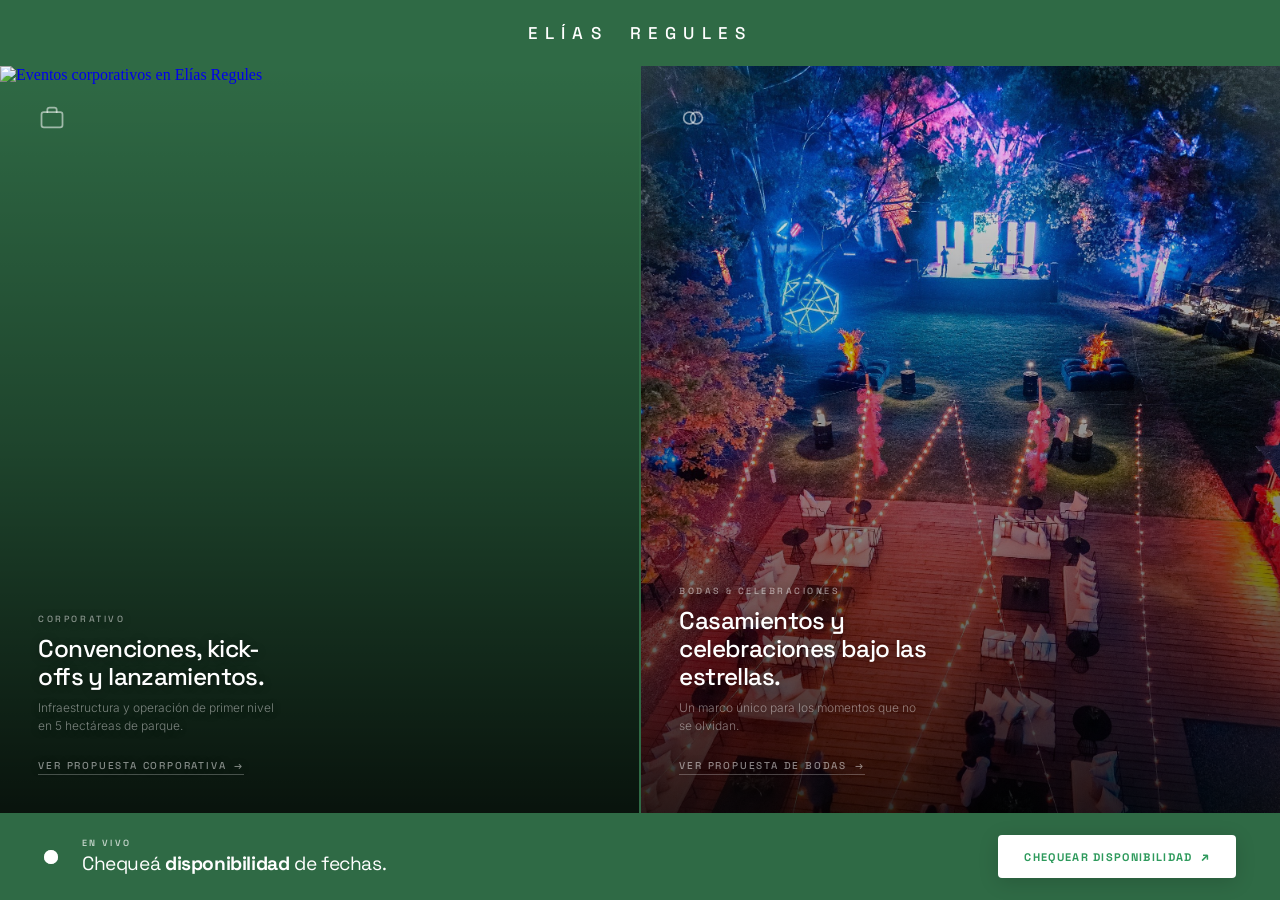
==== index.html @ 6813fe86 "Transición: imagen se expande desde la card al navegar - index.html: la imagen de la card clickeada " ====
<!DOCTYPE html>
<html lang="es">
<head>
<meta charset="UTF-8" />
<meta name="viewport" content="width=device-width, initial-scale=1.0" />
<title>Centro de Eventos Elías Regules — Montevideo</title>
<meta name="description" content="Centro de eventos en Montevideo. Eventos corporativos y bodas en un predio privado de 5 hectáreas." />
<meta property="og:title" content="Centro de Eventos Elías Regules — Montevideo" />
<meta property="og:description" content="Eventos corporativos y bodas en un predio privado de 5 hectáreas a 10 minutos del centro." />
<meta property="og:image" content="https://elias-regules.netlify.app/img/aerial-1.jpg" />
<meta property="og:url" content="https://elias-regules.netlify.app" />
<meta property="og:type" content="website" />
<meta name="twitter:card" content="summary_large_image" />
<link rel="preconnect" href="https://fonts.googleapis.com" />
<link rel="preconnect" href="https://fonts.gstatic.com" crossorigin />
<link href="https://fonts.googleapis.com/css2?family=Space+Grotesk:wght@300;400;500;600&family=Inter:wght@300;400&display=swap" rel="stylesheet" />
<link rel="preload" as="image" href="img/day-roche-13.jpg" />
<link rel="preload" as="image" href="img/aerial-1.jpg" />
<link rel="prefetch" href="corporativo.html" />
<link rel="prefetch" href="social.html" />
<style>
*, *::before, *::after { box-sizing: border-box; margin: 0; padding: 0; }
html, body { height: 100%; -webkit-font-smoothing: antialiased; background: #2f6a45; }
body { display: flex; flex-direction: column; overflow: hidden; }

/* ── BARRA SUPERIOR ── */
.top-bar {
  flex-shrink: 0; height: 66px;
  display: flex; align-items: center; justify-content: center;
  background: #2f6a45;
}
.top-bar-name {
  font-family: 'Space Grotesk', sans-serif;
  font-size: 17px; font-weight: 500; letter-spacing: .42em;
  text-transform: uppercase; color: #fff;
}

/* ── FOTOS ── */
.chooser {
  flex: 1; min-height: 0;
  display: grid; grid-template-columns: 1fr 1fr;
  gap: 2px;
}
.choice {
  position: relative; overflow: hidden;
  display: block; text-decoration: none; cursor: pointer;
}
.choice img {
  position: absolute; inset: 0;
  width: 100%; height: 100%; object-fit: cover; display: block;
  transition: transform .9s cubic-bezier(.4,0,.2,1);
}
.choice:hover img { transform: scale(1.04); }
.choice-overlay {
  position: absolute; inset: 0;
  display: flex; flex-direction: column; justify-content: space-between;
  padding: clamp(20px,3vw,44px);
  transition: background .35s;
}
.choice-icon {
  font-size: 28px; color: rgba(255,255,255,.55);
  line-height: 1; transition: color .35s;
}
.choice:hover .choice-icon { color: rgba(255,255,255,.85); }
.choice-overlay.corp   { background: linear-gradient(180deg, rgba(0,0,0,.0) 0%, rgba(0,0,0,.35) 50%, rgba(0,0,0,.82) 100%); }
.choice-overlay.social { background: linear-gradient(180deg, rgba(0,0,0,.0) 0%, rgba(0,0,0,.35) 50%, rgba(0,0,0,.82) 100%); }
.choice-tag, .choice-h, .choice-sub, .choice-cta { text-shadow: 0 1px 8px rgba(0,0,0,.4); }
.choice-tag {
  font-size: 9px; font-weight: 500; letter-spacing: .28em;
  text-transform: uppercase; color: rgba(255,255,255,.5);
  font-family: 'Space Grotesk', sans-serif; margin-bottom: 10px;
}
.choice-h {
  font-family: 'Space Grotesk', sans-serif;
  font-size: clamp(17px, 1.9vw, 26px); font-weight: 500;
  letter-spacing: -.025em; line-height: 1.15;
  color: #fff; max-width: 16ch; margin-bottom: 8px;
}
.choice-sub {
  font-size: 12px; font-weight: 300; color: rgba(255,255,255,.45);
  max-width: 34ch; margin-bottom: 20px; line-height: 1.5;
  font-family: 'Inter', sans-serif;
}
.choice-cta {
  display: inline-flex; align-items: center; gap: 8px;
  font-family: 'Space Grotesk', sans-serif;
  font-size: 10px; font-weight: 500; letter-spacing: .18em;
  text-transform: uppercase; color: rgba(255,255,255,.5);
  border-bottom: 1px solid rgba(255,255,255,.25); padding-bottom: 2px;
  transition: color .3s, gap .3s, border-color .3s;
}
.choice-cta::after { content: '→'; }
.choice:hover .choice-cta { color: #fff; border-color: rgba(255,255,255,.65); gap: 12px; }

/* ── DISPONIBILIDAD BAR ── */
.avail-bar {
  flex-shrink: 0; position: relative; overflow: hidden;
  display: flex; align-items: center; gap: 24px;
  padding: 22px 44px;
  background: #2f6a45;
  border-top: none;
}
.avail-bar::before {
  content: '';
  position: absolute; top: 0; left: -100%; width: 60%; height: 100%;
  background: linear-gradient(90deg, transparent, rgba(255,255,255,.12), transparent);
  animation: avail-sweep 3.5s ease-in-out infinite;
}
@keyframes avail-sweep { to { left: 160%; } }
.avail-bar::after { display: none; }
.avail-dot-wrap { position: relative; flex-shrink: 0; width: 14px; height: 14px; }
.avail-dot { width: 14px; height: 14px; border-radius: 50%; background: #fff; position: absolute; inset: 0; }
.avail-dot::before, .avail-dot::after {
  content: ''; position: absolute; inset: 0; border-radius: 50%;
  background: rgba(255,255,255,.5);
  animation: avail-ring 2s ease-out infinite;
}
.avail-dot::after { animation-delay: .8s; }
@keyframes avail-ring {
  0% { transform: scale(1); opacity: .6; }
  100% { transform: scale(3); opacity: 0; }
}
.avail-copy { flex: 1; }
.avail-label {
  font-size: 9px; font-weight: 600; letter-spacing: .26em;
  text-transform: uppercase; color: rgba(255,255,255,.7); margin-bottom: 3px;
  font-family: 'Space Grotesk', sans-serif;
}
.avail-title {
  font-family: 'Space Grotesk', sans-serif;
  font-size: clamp(14px, 1.5vw, 20px); font-weight: 400;
  letter-spacing: -.02em; color: #fff; line-height: 1.2;
}
.avail-title strong { font-weight: 700; }
.avail-btn {
  flex-shrink: 0;
  display: inline-flex; align-items: center; gap: 8px;
  padding: 13px 26px; border-radius: 4px;
  background: #fff; color: #2e9a5c;
  font-family: 'Space Grotesk', sans-serif;
  font-size: 11px; font-weight: 700; letter-spacing: .12em;
  text-transform: uppercase; text-decoration: none;
  transition: opacity .2s, transform .25s;
  box-shadow: 0 4px 20px rgba(0,0,0,.15);
}
.avail-btn:hover { background: #f0f0f0; transform: translateY(-2px); }
.avail-btn::after { content: '↗'; font-size: 13px; }

/* MOBILE */
@media(max-width:640px) {
  html, body { height: auto; }
  body { overflow: auto; display: block; }
  .top-bar { position: sticky; top: 0; z-index: 10; }
  .chooser { display: flex; flex-direction: column; gap: 2px; }
  .choice { height: 60svh; min-height: 320px; }
  .choice-overlay { padding: 22px; }
  .choice-tag { font-size: 11px; }
  .choice-h { font-size: 24px; }
  .choice-sub { font-size: 13px; }
  .avail-bar { flex-wrap: wrap; padding: 20px 24px; gap: 14px; }
  .avail-btn { width: 100%; justify-content: center; }
}
</style>
<link rel="icon" href="logo.png" type="image/png" />
<link rel="apple-touch-icon" href="logo.png" />
</head>
<body>

<!-- BARRA SUPERIOR -->
<div class="top-bar">
  <span class="top-bar-name">ELÍAS&nbsp;&nbsp;REGULES</span>
</div>

<!-- FOTOS -->
<div class="chooser">
  <a class="choice" href="corporativo.html">
    <img src="img/day-roche-13.jpg" alt="Eventos corporativos en Elías Regules" style="object-position: center 85%;" />
    <div class="choice-overlay corp">
      <svg class="choice-icon" xmlns="http://www.w3.org/2000/svg" width="28" height="28" viewBox="0 0 24 24" fill="none" stroke="currentColor" stroke-width="1.5" stroke-linecap="round" stroke-linejoin="round">
        <path d="M3 9a2 2 0 0 1 2-2h14a2 2 0 0 1 2 2v9a2 2 0 0 1-2 2H5a2 2 0 0 1-2-2V9z"/>
        <path d="M8 7V5a2 2 0 0 1 2-2h4a2 2 0 0 1 2 2v2"/>
      </svg>
      <div>
        <p class="choice-tag"><!-- cms:index.corp_tag -->Corporativo<!-- /cms:index.corp_tag --></p>
        <h2 class="choice-h"><!-- cms:index.corp_title -->Convenciones, kick-offs y lanzamientos.<!-- /cms:index.corp_title --></h2>
        <p class="choice-sub"><!-- cms:index.corp_sub -->Infraestructura y operación de primer nivel en 5 hectáreas de parque.<!-- /cms:index.corp_sub --></p>
        <span class="choice-cta"><!-- cms:index.corp_cta -->Ver propuesta corporativa<!-- /cms:index.corp_cta --></span>
      </div>
    </div>
  </a>
  <a class="choice" href="social.html">
    <img src="img/aerial-1.jpg" alt="Bodas y celebraciones en Elías Regules" />
    <div class="choice-overlay social">
      <svg class="choice-icon" xmlns="http://www.w3.org/2000/svg" width="28" height="28" viewBox="0 0 24 24" fill="none" stroke="currentColor" stroke-width="1.5" stroke-linecap="round" stroke-linejoin="round">
        <circle cx="9" cy="12" r="5"/>
        <circle cx="15" cy="12" r="5"/>
      </svg>
      <div>
        <p class="choice-tag"><!-- cms:index.social_tag -->Bodas &amp; Celebraciones<!-- /cms:index.social_tag --></p>
        <h2 class="choice-h"><!-- cms:index.social_title -->Casamientos y celebraciones bajo las estrellas.<!-- /cms:index.social_title --></h2>
        <p class="choice-sub"><!-- cms:index.social_sub -->Un marco único para los momentos que no se olvidan.<!-- /cms:index.social_sub --></p>
        <span class="choice-cta"><!-- cms:index.social_cta -->Ver propuesta de bodas<!-- /cms:index.social_cta --></span>
      </div>
    </div>
  </a>
</div>

<!-- BARRA DISPONIBILIDAD -->
<div class="avail-bar">
  <div class="avail-dot-wrap"><div class="avail-dot"></div></div>
  <div class="avail-copy">
    <p class="avail-label">En vivo</p>
    <p class="avail-title">Chequeá <strong>disponibilidad</strong> de fechas.</p>
  </div>
  <a href="https://elias-regules.vercel.app/disponibilidad" target="_blank" rel="noopener" class="avail-btn">Chequear disponibilidad</a>
</div>


<script src="https://identity.netlify.com/v1/netlify-identity-widget.js"></script>
<script>
  if (window.netlifyIdentity) {
    window.netlifyIdentity.on('init', user => {
      if (!user) {
        window.netlifyIdentity.on('login', () => { document.location.href = '/admin/'; });
      }
    });
  }

  // Page transition: card image expands to fill viewport
  (function () {
    document.querySelectorAll('a.choice').forEach(function (link) {
      link.addEventListener('click', function (e) {
        var href = link.getAttribute('href');
        if (!href || href.startsWith('http') || href.startsWith('#')) return;
        e.preventDefault();

        var rect = link.getBoundingClientRect();
        var img = link.querySelector('img');
        var objPos = img ? (img.style.objectPosition || 'center center') : 'center center';

        // Expanding cover: same image, grows from card position to full screen
        var cover = document.createElement('div');
        cover.style.cssText = [
          'position:fixed',
          'top:' + rect.top + 'px',
          'left:' + rect.left + 'px',
          'width:' + rect.width + 'px',
          'height:' + rect.height + 'px',
          'z-index:9999',
          'pointer-events:none',
          'background-image:url(' + (img ? img.currentSrc : '') + ')',
          'background-size:cover',
          'background-position:' + objPos,
          'transition:top .55s cubic-bezier(.4,0,.2,1),left .55s cubic-bezier(.4,0,.2,1),width .55s cubic-bezier(.4,0,.2,1),height .55s cubic-bezier(.4,0,.2,1)'
        ].join(';');
        document.body.appendChild(cover);

        // Fade out everything else
        document.querySelectorAll('.top-bar, .avail-bar').forEach(function (el) {
          el.style.transition = 'opacity .3s ease';
          el.style.opacity = '0';
        });
        document.querySelectorAll('a.choice').forEach(function (c) {
          c.style.transition = 'opacity .3s ease';
          c.style.opacity = c === link ? '0' : '0';
        });

        // Trigger expand
        requestAnimationFrame(function () {
          requestAnimationFrame(function () {
            cover.style.top = '0';
            cover.style.left = '0';
            cover.style.width = '100vw';
            cover.style.height = '100vh';
          });
        });

        setTimeout(function () { window.location.href = href; }, 580);
      });
    });

    // Restore on back-navigation
    window.addEventListener('pageshow', function (e) {
      if (e.persisted) window.location.reload();
    });
  })();
</script>
</body>
</html>
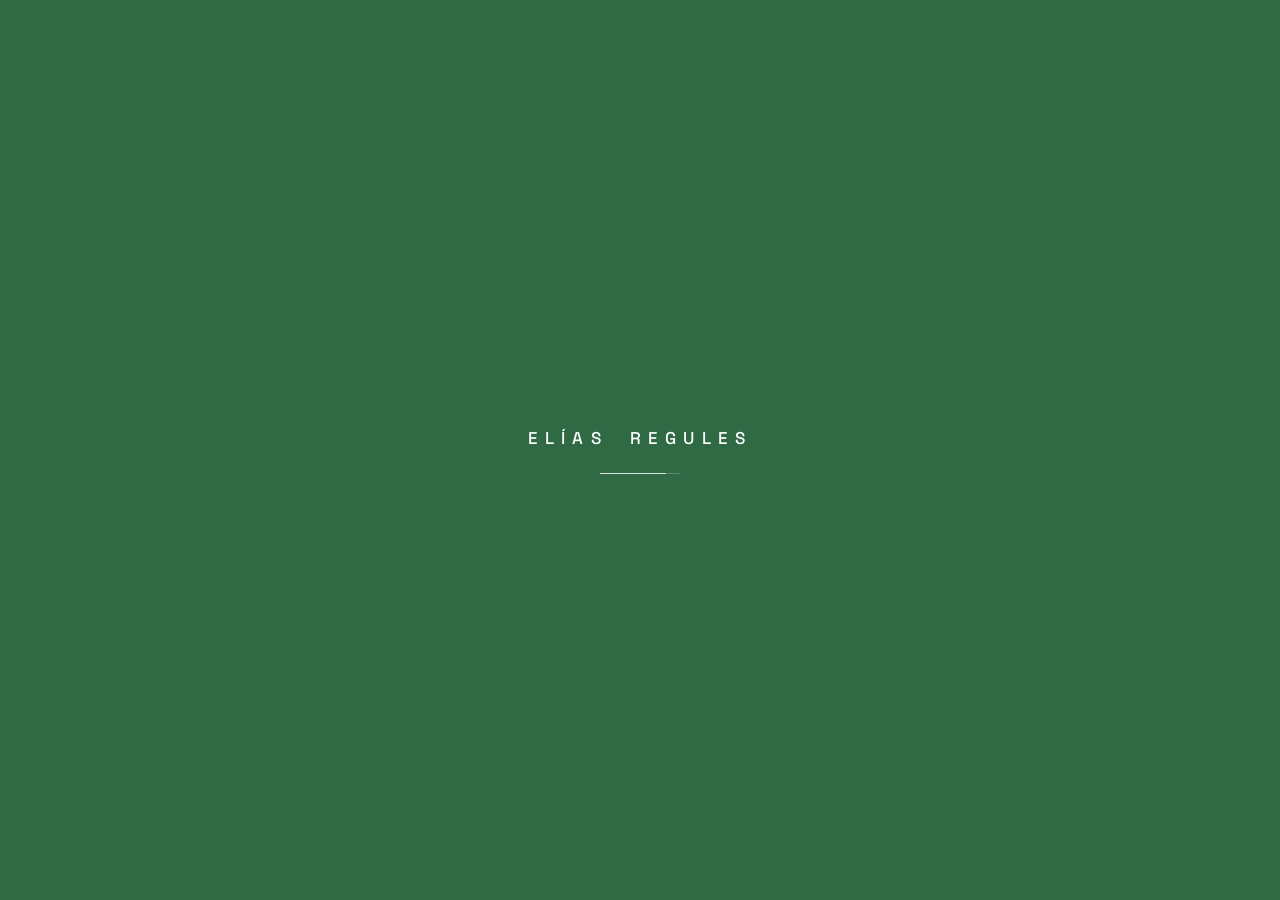
==== commit 06ed9f84: "feat(index): splash screen mientras cargan las fotos Verde de marca con logo y barra de progreso fin" ====
--- a/index.html
+++ b/index.html
@@ -146,6 +146,27 @@
 .avail-btn:hover { background: #f0f0f0; transform: translateY(-2px); }
 .avail-btn::after { content: '↗'; font-size: 13px; }
 
+/* ── SPLASH ── */
+#splash {
+  position: fixed; inset: 0; z-index: 10000;
+  background: #2f6a45;
+  display: flex; flex-direction: column; align-items: center; justify-content: center; gap: 24px;
+  transition: opacity 0.55s cubic-bezier(.4,0,.2,1);
+}
+.splash-name {
+  font-family: 'Space Grotesk', sans-serif;
+  font-size: 17px; font-weight: 500; letter-spacing: .42em;
+  text-transform: uppercase; color: #fff;
+}
+.splash-bar {
+  width: 80px; height: 1px;
+  background: rgba(255,255,255,.2); overflow: hidden;
+}
+.splash-bar-fill {
+  height: 100%; background: rgba(255,255,255,.75);
+  width: 0; transition: width 2.8s cubic-bezier(.4,0,.2,1);
+}
+
 /* MOBILE */
 @media(max-width:640px) {
   html, body { height: auto; }
@@ -165,6 +186,12 @@
 <link rel="apple-touch-icon" href="logo.png" />
 </head>
 <body>
+
+<!-- SPLASH -->
+<div id="splash">
+  <span class="splash-name">ELÍAS&nbsp;&nbsp;REGULES</span>
+  <div class="splash-bar"><div id="splashFill" class="splash-bar-fill"></div></div>
+</div>
 
 <!-- BARRA SUPERIOR -->
 <div class="top-bar">
@@ -226,6 +253,38 @@
     });
   }
 
+  // Splash: esperar fotos y disolver
+  (function () {
+    var splash = document.getElementById('splash');
+    var fill   = document.getElementById('splashFill');
+    var done   = false;
+
+    requestAnimationFrame(function () { if (fill) fill.style.width = '82%'; });
+
+    function hideSplash() {
+      if (done) return;
+      done = true;
+      if (fill) { fill.style.transition = 'width 0.18s ease'; fill.style.width = '100%'; }
+      setTimeout(function () {
+        splash.style.opacity = '0';
+        splash.style.pointerEvents = 'none';
+        setTimeout(function () { splash.remove(); }, 580);
+      }, 180);
+    }
+
+    var imgs    = document.querySelectorAll('.choice img');
+    var pending = imgs.length;
+    if (!pending) { hideSplash(); return; }
+
+    function onLoad() { if (--pending <= 0) hideSplash(); }
+    imgs.forEach(function (img) {
+      if (img.complete && img.naturalWidth > 0) { onLoad(); }
+      else { img.addEventListener('load', onLoad); img.addEventListener('error', onLoad); }
+    });
+
+    setTimeout(hideSplash, 4000); // fallback máximo
+  })();
+
   // Page transition: card image expands to fill viewport
   (function () {
     document.querySelectorAll('a.choice').forEach(function (link) {
@@ -234,48 +293,55 @@
         if (!href || href.startsWith('http') || href.startsWith('#')) return;
         e.preventDefault();
 
-        var rect = link.getBoundingClientRect();
-        var img = link.querySelector('img');
-        var objPos = img ? (img.style.objectPosition || 'center center') : 'center center';
-
-        // Expanding cover: same image, grows from card position to full screen
-        var cover = document.createElement('div');
-        cover.style.cssText = [
-          'position:fixed',
-          'top:' + rect.top + 'px',
-          'left:' + rect.left + 'px',
-          'width:' + rect.width + 'px',
-          'height:' + rect.height + 'px',
-          'z-index:9999',
-          'pointer-events:none',
-          'background-image:url(' + (img ? img.currentSrc : '') + ')',
-          'background-size:cover',
-          'background-position:' + objPos,
-          'transition:top .55s cubic-bezier(.4,0,.2,1),left .55s cubic-bezier(.4,0,.2,1),width .55s cubic-bezier(.4,0,.2,1),height .55s cubic-bezier(.4,0,.2,1)'
-        ].join(';');
-        document.body.appendChild(cover);
-
-        // Fade out everything else
-        document.querySelectorAll('.top-bar, .avail-bar').forEach(function (el) {
-          el.style.transition = 'opacity .3s ease';
-          el.style.opacity = '0';
-        });
-        document.querySelectorAll('a.choice').forEach(function (c) {
-          c.style.transition = 'opacity .3s ease';
-          c.style.opacity = c === link ? '0' : '0';
-        });
-
-        // Trigger expand
-        requestAnimationFrame(function () {
+        var isCorp = href === 'corporativo.html';
+
+        if (isCorp) {
+          // Corporativo: fade limpio de toda la página
+          document.body.style.transition = 'opacity 0.38s ease';
+          document.body.style.opacity = '0';
+          setTimeout(function () { window.location.href = href; }, 400);
+        } else {
+          // Bodas: imagen se expande desde la card
+          var rect = link.getBoundingClientRect();
+          var img = link.querySelector('img');
+          var objPos = img ? (img.style.objectPosition || 'center center') : 'center center';
+
+          var cover = document.createElement('div');
+          cover.style.cssText = [
+            'position:fixed',
+            'top:' + rect.top + 'px',
+            'left:' + rect.left + 'px',
+            'width:' + rect.width + 'px',
+            'height:' + rect.height + 'px',
+            'z-index:9999',
+            'pointer-events:none',
+            'background-image:url(' + (img ? img.currentSrc : '') + ')',
+            'background-size:cover',
+            'background-position:' + objPos,
+            'transition:top .55s cubic-bezier(.4,0,.2,1),left .55s cubic-bezier(.4,0,.2,1),width .55s cubic-bezier(.4,0,.2,1),height .55s cubic-bezier(.4,0,.2,1)'
+          ].join(';');
+          document.body.appendChild(cover);
+
+          document.querySelectorAll('.top-bar, .avail-bar').forEach(function (el) {
+            el.style.transition = 'opacity .3s ease';
+            el.style.opacity = '0';
+          });
+          document.querySelectorAll('a.choice').forEach(function (c) {
+            c.style.transition = 'opacity .3s ease';
+            c.style.opacity = '0';
+          });
+
           requestAnimationFrame(function () {
-            cover.style.top = '0';
-            cover.style.left = '0';
-            cover.style.width = '100vw';
-            cover.style.height = '100vh';
+            requestAnimationFrame(function () {
+              cover.style.top = '0';
+              cover.style.left = '0';
+              cover.style.width = '100vw';
+              cover.style.height = '100vh';
+            });
           });
-        });
-
-        setTimeout(function () { window.location.href = href; }, 580);
+
+          setTimeout(function () { window.location.href = href; }, 580);
+        }
       });
     });
 
